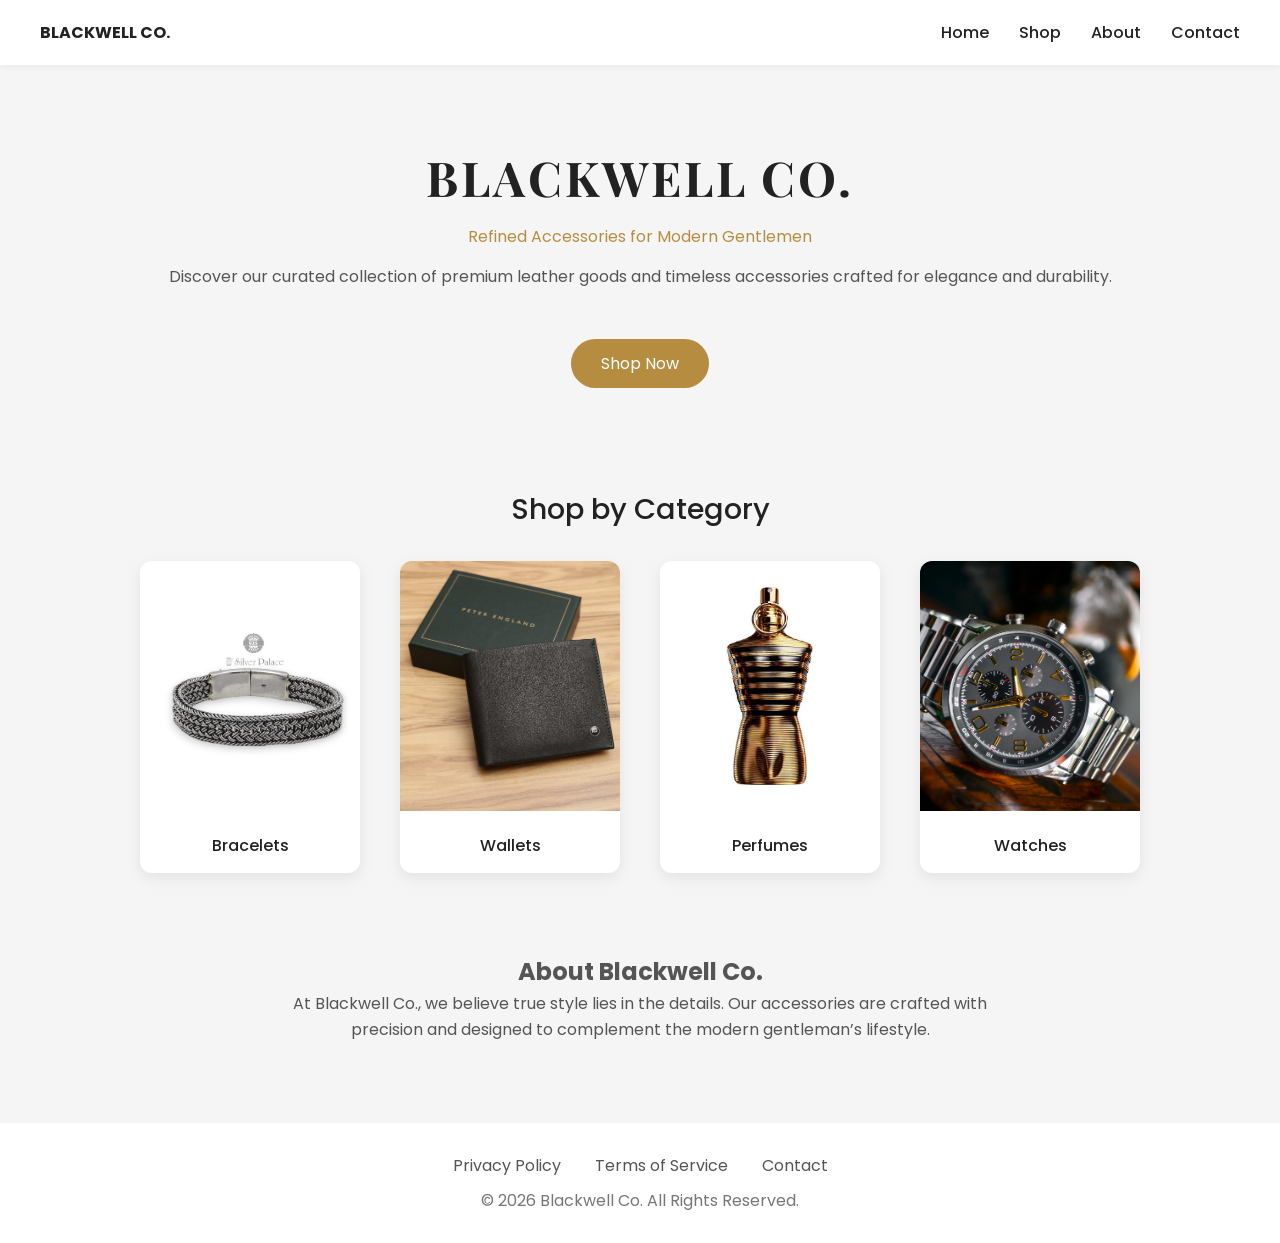
==== index.html @ f969d6a7 "Add files via upload" ====
<!DOCTYPE html>
<html lang="en">
<head>
<meta charset="UTF-8">
<meta name="viewport" content="width=device-width, initial-scale=1.0">
<title>Blackwell Co.</title>

<link href="https://fonts.googleapis.com/css2?family=Playfair+Display:wght@600&family=Poppins:wght@300;400;500&display=swap" rel="stylesheet">

<style>
*{
    margin:0;
    padding:0;
    box-sizing:border-box;
}

body{
    font-family:'Poppins',sans-serif;
    background:#f5f5f5;
    text-align:center;
    color:#222;
}

/* NAVIGATION */
nav{
    display:flex;
    justify-content:space-between;
    align-items:center;
    padding:20px 40px;
    background:white;
    box-shadow:0 2px 8px rgba(0,0,0,0.05);
}

nav ul{
    list-style:none;
    display:flex;
    gap:30px;
}

nav a{
    text-decoration:none;
    color:#222;
    font-weight:500;
}

nav a:hover{
    color:#b68d40;
}

/* HEADER */
header{
    padding:80px 20px 40px;
}

h1{
    font-family:'Playfair Display',serif;
    font-size:3rem;
    letter-spacing:3px;
}

.tagline{
    margin:15px 0;
    color:#b68d40;
}

.description{
    color:#555;
    margin-bottom:30px;
}

.shop-btn{
    display:inline-block;
    margin-top:20px;
    padding:12px 30px;
    background:#b68d40;
    color:white;
    text-decoration:none;
    border-radius:30px;
    transition:0.3s;
}

.shop-btn:hover{
    background:#9a7634;
}

/* CATEGORY TITLE */
.section-title{
    margin:60px 0 30px;
    font-size:1.8rem;
    font-weight:500;
}

/* PRODUCTS */
.product-section{
    display:flex;
    justify-content:center;
    padding:0 20px;
}

.product-grid{
    display:grid;
    grid-template-columns:repeat(auto-fit,minmax(220px,1fr));
    gap:40px;
    max-width:1000px;
    width:100%;
}

.product-card{
    background:white;
    border-radius:12px;
    text-decoration:none;
    color:#222;
    box-shadow:0 5px 15px rgba(0,0,0,0.08);
    transition:0.3s;
}

.product-card:hover{
    transform:translateY(-8px);
}

.product-card img{
    width:100%;
    height:250px;
    object-fit:cover;
    border-top-left-radius:12px;
    border-top-right-radius:12px;
}

.product-name{
    padding:15px;
    font-weight:500;
}

/* ABOUT SECTION */
.about{
    margin:80px auto;
    max-width:700px;
    color:#555;
    line-height:1.6;
}

/* FOOTER */
footer{
    background:white;
    margin-top:60px;
    padding:30px 20px;
    color:#777;
}

.footer-links{
    margin-bottom:10px;
}

.footer-links a{
    margin:0 15px;
    text-decoration:none;
    color:#555;
}

.footer-links a:hover{
    color:#b68d40;
}
</style>
</head>

<body>

<!-- NAVIGATION -->
<nav>
<div><strong>BLACKWELL CO.</strong></div>
<ul>
<li><a href="#">Home</a></li>
<li><a href="#">Shop</a></li>
<li><a href="#">About</a></li>
<li><a href="#">Contact</a></li>
</ul>
</nav>

<!-- HEADER -->
<header>
<h1>BLACKWELL CO.</h1>
<p class="tagline">Refined Accessories for Modern Gentlemen</p>
<p class="description">
Discover our curated collection of premium leather goods and timeless accessories crafted for elegance and durability.
</p>
<a href="#" class="shop-btn">Shop Now</a>
</header>

<h2 class="section-title">Shop by Category</h2>

<section class="product-section">
<div class="product-grid">

<a href="bracelet.html" class="product-card">
<img src="bracelet.jpg" alt="Bracelets">
<div class="product-name">Bracelets</div>
</a>

<a href="wallet.html" class="product-card">
<img src="wallet.jpg" alt="Wallets">
<div class="product-name">Wallets</div>
</a>

<a href="perfume.html" class="product-card">
<img src="perfume.jpeg" alt="Perfumes">
<div class="product-name">Perfumes</div>
</a>

<a href="watch.html" class="product-card">
<img src="watch.jpg" alt="Watches">
<div class="product-name">Watches</div>
</a>

</div>
</section>

<!-- ABOUT -->
<section class="about">
<h2>About Blackwell Co.</h2>
<p>
At Blackwell Co., we believe true style lies in the details. 
Our accessories are crafted with precision and designed to complement the modern gentleman’s lifestyle.
</p>
</section>

<footer>
<div class="footer-links">
<a href="#">Privacy Policy</a>
<a href="#">Terms of Service</a>
<a href="#">Contact</a>
</div>
© 2026 Blackwell Co. All Rights Reserved.
</footer>

</body>
</html>
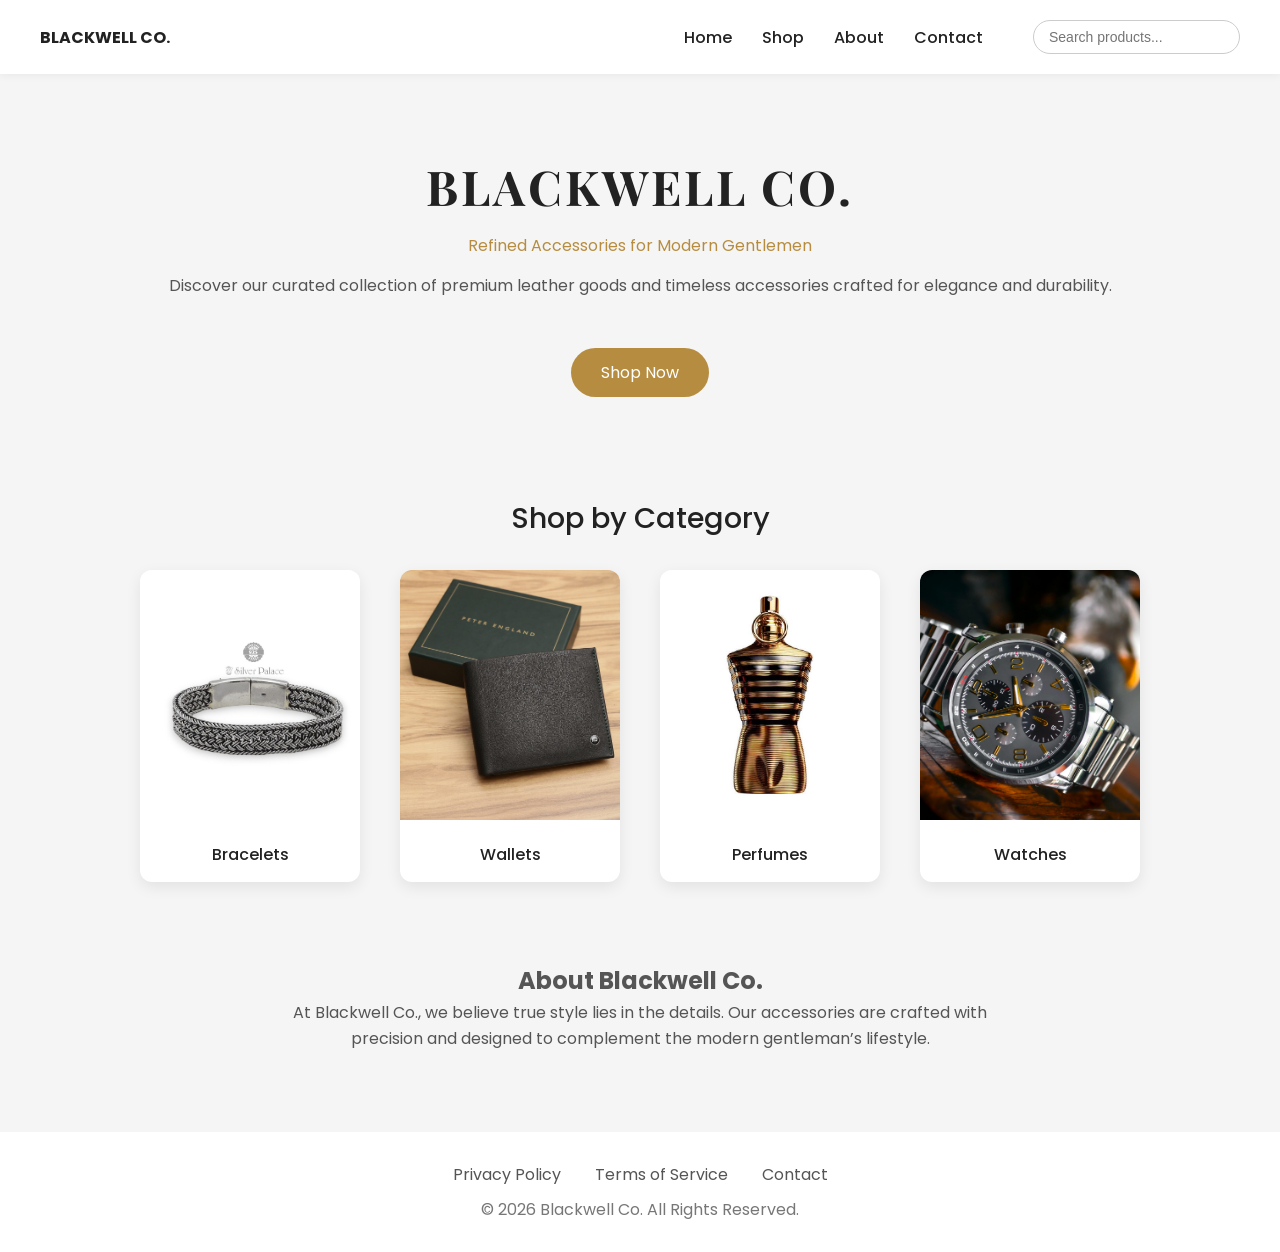
==== commit c42cb6d5: "Added Search Bar" ====
--- a/index.html
+++ b/index.html
@@ -35,6 +35,7 @@
     list-style:none;
     display:flex;
     gap:30px;
+    align-items:center;
 }
 
 nav a{
@@ -45,6 +46,24 @@
 
 nav a:hover{
     color:#b68d40;
+}
+
+/* SEARCH BAR */
+.search-container{
+    margin-left:20px;
+}
+
+#searchInput{
+    padding:8px 15px;
+    border-radius:20px;
+    border:1px solid #ccc;
+    outline:none;
+    font-size:14px;
+    transition:0.3s;
+}
+
+#searchInput:focus{
+    border-color:#b68d40;
 }
 
 /* HEADER */
@@ -168,11 +187,16 @@
 <!-- NAVIGATION -->
 <nav>
 <div><strong>BLACKWELL CO.</strong></div>
+
 <ul>
 <li><a href="#">Home</a></li>
 <li><a href="#">Shop</a></li>
 <li><a href="#">About</a></li>
 <li><a href="#">Contact</a></li>
+
+<li class="search-container">
+<input type="text" id="searchInput" placeholder="Search products...">
+</li>
 </ul>
 </nav>
 
@@ -232,6 +256,24 @@
 © 2026 Blackwell Co. All Rights Reserved.
 </footer>
 
+<!-- JAVASCRIPT SEARCH FUNCTION -->
+<script>
+const searchInput = document.getElementById("searchInput");
+const products = document.querySelectorAll(".product-card");
+
+searchInput.addEventListener("keyup", function() {
+    let filter = searchInput.value.toLowerCase();
+
+    products.forEach(function(product) {
+        let text = product.textContent.toLowerCase();
+        if(text.includes(filter)) {
+            product.style.display = "block";
+        } else {
+            product.style.display = "none";
+        }
+    });
+});
+</script>
+
 </body>
-</html>
-
+</html>
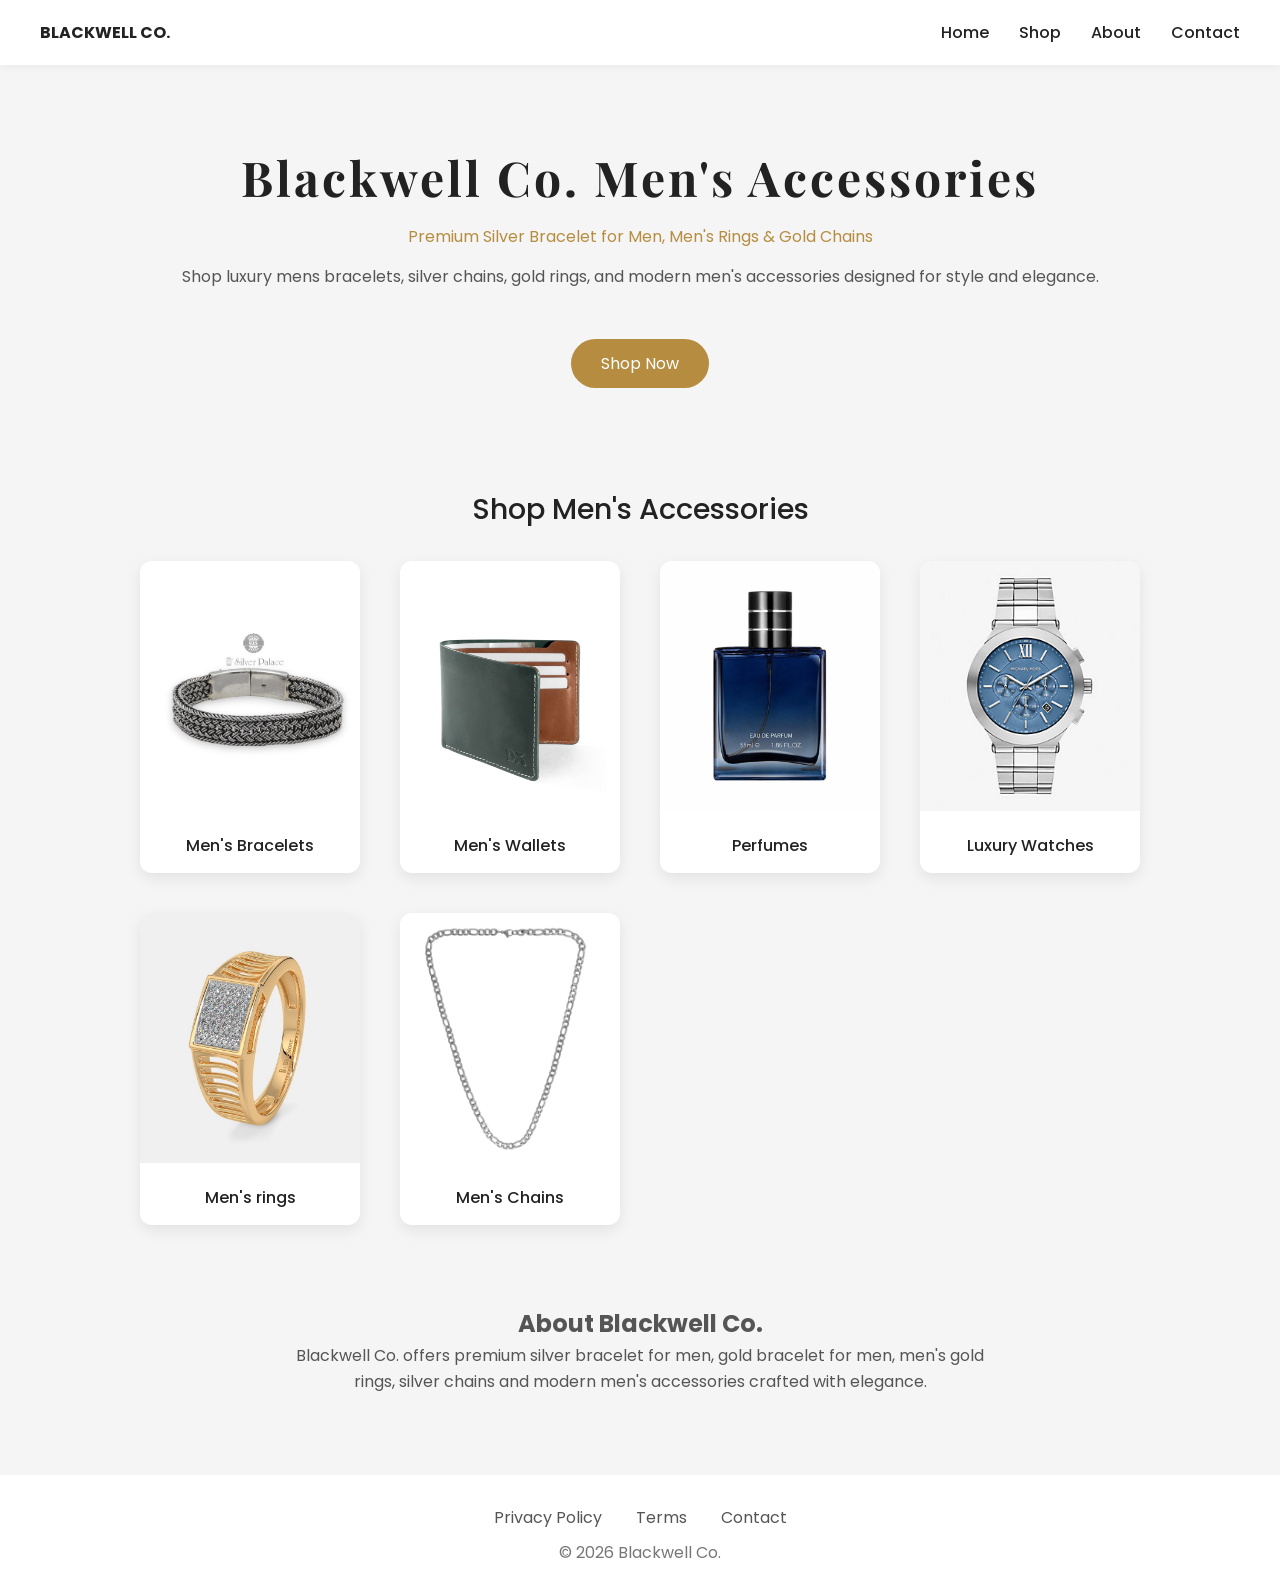
==== commit 9549853f: "Updated everything" ====
--- a/index.html
+++ b/index.html
@@ -1,279 +1,368 @@
 <!DOCTYPE html>
 <html lang="en">
 <head>
+
 <meta charset="UTF-8">
 <meta name="viewport" content="width=device-width, initial-scale=1.0">
-<title>Blackwell Co.</title>
+
+<title>Blackwell Co. | Silver Bracelet for Men, Men's Rings, Chains & Accessories</title>
+
+<!-- SEO META TAGS -->
+<meta name="description" content="Buy premium silver bracelet for men, men's gold rings, silver chains, men's bracelets, gold chain designs men's, men's accessories rings and luxury accessories at Blackwell Co.">
+
+<meta name="keywords" content="
+silver bracelet for men,
+mens bracelets,
+gold bracelet for men,
+chandi bracelet for men,
+hand bracelet for men,
+bracelet design for men,
+platinum bracelet for men,
+evil eye bracelet for men,
+hand bracelet for men silver,
+men's band rings,
+men's gold band rings,
+18 carat gold ring men's,
+men's diamond ring price,
+pure silver rings for men's with price,
+men's signet ring,
+men's silver band rings,
+men's golden ring,
+men's accessories rings,
+original silver chain for men's,
+gold chain designs men's,
+men's pearl chain,
+men's gold chain designs,
+men's accessories chain,
+men's jewelry chains,
+silver cross chain men's,
+men's gold neck chain designs,
+men's gold chains cheap
+">
+
+<meta name="author" content="Blackwell Co.">
+<meta name="robots" content="index, follow">
 
 <link href="https://fonts.googleapis.com/css2?family=Playfair+Display:wght@600&family=Poppins:wght@300;400;500&display=swap" rel="stylesheet">
 
 <style>
+
 *{
-    margin:0;
-    padding:0;
-    box-sizing:border-box;
+margin:0;
+padding:0;
+box-sizing:border-box;
 }
 
 body{
-    font-family:'Poppins',sans-serif;
-    background:#f5f5f5;
-    text-align:center;
-    color:#222;
+font-family:'Poppins',sans-serif;
+background:#f5f5f5;
+text-align:center;
+color:#222;
 }
 
 /* NAVIGATION */
 nav{
-    display:flex;
-    justify-content:space-between;
-    align-items:center;
-    padding:20px 40px;
-    background:white;
-    box-shadow:0 2px 8px rgba(0,0,0,0.05);
+display:flex;
+justify-content:space-between;
+align-items:center;
+padding:20px 40px;
+background:white;
+box-shadow:0 2px 8px rgba(0,0,0,0.05);
 }
 
 nav ul{
-    list-style:none;
-    display:flex;
-    gap:30px;
-    align-items:center;
+list-style:none;
+display:flex;
+gap:30px;
 }
 
 nav a{
-    text-decoration:none;
-    color:#222;
-    font-weight:500;
+text-decoration:none;
+color:#222;
+font-weight:500;
 }
 
 nav a:hover{
-    color:#b68d40;
-}
-
-/* SEARCH BAR */
-.search-container{
-    margin-left:20px;
-}
-
-#searchInput{
-    padding:8px 15px;
-    border-radius:20px;
-    border:1px solid #ccc;
-    outline:none;
-    font-size:14px;
-    transition:0.3s;
-}
-
-#searchInput:focus{
-    border-color:#b68d40;
+color:#b68d40;
 }
 
 /* HEADER */
 header{
-    padding:80px 20px 40px;
+padding:80px 20px 40px;
 }
 
 h1{
-    font-family:'Playfair Display',serif;
-    font-size:3rem;
-    letter-spacing:3px;
+font-family:'Playfair Display',serif;
+font-size:3rem;
+letter-spacing:3px;
 }
 
 .tagline{
-    margin:15px 0;
-    color:#b68d40;
+margin:15px 0;
+color:#b68d40;
 }
 
 .description{
-    color:#555;
-    margin-bottom:30px;
+color:#555;
+margin-bottom:30px;
 }
 
 .shop-btn{
-    display:inline-block;
-    margin-top:20px;
-    padding:12px 30px;
-    background:#b68d40;
-    color:white;
-    text-decoration:none;
-    border-radius:30px;
-    transition:0.3s;
+display:inline-block;
+margin-top:20px;
+padding:12px 30px;
+background:#b68d40;
+color:white;
+text-decoration:none;
+border-radius:30px;
+transition:0.3s;
 }
 
 .shop-btn:hover{
-    background:#9a7634;
-}
-
-/* CATEGORY TITLE */
+background:#9a7634;
+}
+
+/* PRODUCTS */
+
 .section-title{
-    margin:60px 0 30px;
-    font-size:1.8rem;
-    font-weight:500;
-}
-
-/* PRODUCTS */
+margin:60px 0 30px;
+font-size:1.8rem;
+font-weight:500;
+}
+
 .product-section{
-    display:flex;
-    justify-content:center;
-    padding:0 20px;
+display:flex;
+justify-content:center;
+padding:0 20px;
 }
 
 .product-grid{
-    display:grid;
-    grid-template-columns:repeat(auto-fit,minmax(220px,1fr));
-    gap:40px;
-    max-width:1000px;
-    width:100%;
+display:grid;
+grid-template-columns:repeat(auto-fit,minmax(220px,1fr));
+gap:40px;
+max-width:1000px;
+width:100%;
 }
 
 .product-card{
-    background:white;
-    border-radius:12px;
-    text-decoration:none;
-    color:#222;
-    box-shadow:0 5px 15px rgba(0,0,0,0.08);
-    transition:0.3s;
+background:white;
+border-radius:12px;
+text-decoration:none;
+color:#222;
+box-shadow:0 5px 15px rgba(0,0,0,0.08);
+transition:0.3s;
 }
 
 .product-card:hover{
-    transform:translateY(-8px);
+transform:translateY(-8px);
 }
 
 .product-card img{
-    width:100%;
-    height:250px;
-    object-fit:cover;
-    border-top-left-radius:12px;
-    border-top-right-radius:12px;
+width:100%;
+height:250px;
+object-fit:cover;
+border-radius:12px 12px 0 0;
 }
 
 .product-name{
-    padding:15px;
-    font-weight:500;
-}
-
-/* ABOUT SECTION */
+padding:15px;
+font-weight:500;
+}
+
+/* ABOUT */
+
 .about{
-    margin:80px auto;
-    max-width:700px;
-    color:#555;
-    line-height:1.6;
+margin:80px auto;
+max-width:700px;
+color:#555;
+line-height:1.6;
 }
 
 /* FOOTER */
+
 footer{
-    background:white;
-    margin-top:60px;
-    padding:30px 20px;
-    color:#777;
+background:white;
+margin-top:60px;
+padding:30px 20px;
+color:#777;
 }
 
 .footer-links{
-    margin-bottom:10px;
+margin-bottom:10px;
 }
 
 .footer-links a{
-    margin:0 15px;
-    text-decoration:none;
-    color:#555;
+margin:0 15px;
+text-decoration:none;
+color:#555;
 }
 
 .footer-links a:hover{
-    color:#b68d40;
-}
+color:#b68d40;
+}
+
+/* HIDDEN SEO TEXT */
+
+.seo-text{
+display:none;
+}
+
 </style>
+
 </head>
 
 <body>
 
-<!-- NAVIGATION -->
 <nav>
+
 <div><strong>BLACKWELL CO.</strong></div>
 
 <ul>
+
 <li><a href="#">Home</a></li>
 <li><a href="#">Shop</a></li>
 <li><a href="#">About</a></li>
 <li><a href="#">Contact</a></li>
 
-<li class="search-container">
-<input type="text" id="searchInput" placeholder="Search products...">
-</li>
 </ul>
+
 </nav>
 
-<!-- HEADER -->
+
 <header>
-<h1>BLACKWELL CO.</h1>
-<p class="tagline">Refined Accessories for Modern Gentlemen</p>
+
+<h1>Blackwell Co. Men's Accessories</h1>
+
+<p class="tagline">
+
+Premium Silver Bracelet for Men, Men's Rings & Gold Chains
+
+</p>
+
 <p class="description">
-Discover our curated collection of premium leather goods and timeless accessories crafted for elegance and durability.
+
+Shop luxury mens bracelets, silver chains, gold rings, and modern men's accessories designed for style and elegance.
+
 </p>
+
 <a href="#" class="shop-btn">Shop Now</a>
+
 </header>
 
-<h2 class="section-title">Shop by Category</h2>
+
+
+<h2 class="section-title">Shop Men's Accessories</h2>
+
 
 <section class="product-section">
+
 <div class="product-grid">
 
+
 <a href="bracelet.html" class="product-card">
-<img src="bracelet.jpg" alt="Bracelets">
-<div class="product-name">Bracelets</div>
-</a>
+
+<img src="bracelet.jpg" alt="silver bracelet for men mens bracelets gold bracelet for men">
+
+<div class="product-name">Men's Bracelets</div>
+
+</a>
+
+
 
 <a href="wallet.html" class="product-card">
-<img src="wallet.jpg" alt="Wallets">
-<div class="product-name">Wallets</div>
-</a>
+
+<img src="wallet1.png" alt="men's accessories rings men's golden ring men's band rings">
+
+<div class="product-name">Men's Wallets</div>
+
+</a>
+
+
 
 <a href="perfume.html" class="product-card">
-<img src="perfume.jpeg" alt="Perfumes">
+
+<img src="p1.jpg" alt="men's accessories chain men's jewelry chains silver cross chain men's">
+
 <div class="product-name">Perfumes</div>
-</a>
+
+</a>
+
+
 
 <a href="watch.html" class="product-card">
-<img src="watch.jpg" alt="Watches">
-<div class="product-name">Watches</div>
-</a>
+
+<img src="w.jpg" alt="men's gold chain designs original silver chain for men's">
+
+<div class="product-name">Luxury Watches</div>
+
+</a>
+
+<a href="chains.html" class="product-card">
+
+<img src="c1.jpg" alt="men's golden ring silver band rings for men's">
+
+<div class="product-name">Men's rings</div>
+
+</a>
+
+<a href="rings.html" class="product-card">
+
+<img src="c2.jpg" alt="men's gold chain designs original silver chain for men's">
+
+<div class="product-name">Men's Chains</div>
+
+</a>
+
 
 </div>
+
 </section>
 
-<!-- ABOUT -->
+
+
 <section class="about">
+
 <h2>About Blackwell Co.</h2>
+
 <p>
-At Blackwell Co., we believe true style lies in the details. 
-Our accessories are crafted with precision and designed to complement the modern gentleman’s lifestyle.
+
+Blackwell Co. offers premium silver bracelet for men, gold bracelet for men, men's gold rings, silver chains and modern men's accessories crafted with elegance.
+
 </p>
+
 </section>
 
+
+<!-- HIDDEN SEO CONTENT -->
+
+<div class="seo-text">
+
+silver bracelet for men mens bracelets gold bracelet for men chandi bracelet for men platinum bracelet for men evil eye bracelet for men hand bracelet for men silver
+
+men's band rings men's gold band rings men's diamond ring price men's signet ring men's golden ring men's accessories rings
+
+original silver chain for men's gold chain designs men's men's pearl chain men's jewelry chains silver cross chain men's gold chains cheap
+
+</div>
+
+
 <footer>
+
 <div class="footer-links">
+
 <a href="#">Privacy Policy</a>
-<a href="#">Terms of Service</a>
+
+<a href="#">Terms</a>
+
 <a href="#">Contact</a>
+
 </div>
-© 2026 Blackwell Co. All Rights Reserved.
+
+© 2026 Blackwell Co.
+
 </footer>
 
-<!-- JAVASCRIPT SEARCH FUNCTION -->
-<script>
-const searchInput = document.getElementById("searchInput");
-const products = document.querySelectorAll(".product-card");
-
-searchInput.addEventListener("keyup", function() {
-    let filter = searchInput.value.toLowerCase();
-
-    products.forEach(function(product) {
-        let text = product.textContent.toLowerCase();
-        if(text.includes(filter)) {
-            product.style.display = "block";
-        } else {
-            product.style.display = "none";
-        }
-    });
-});
-</script>
 
 </body>
-</html>+
+</html>
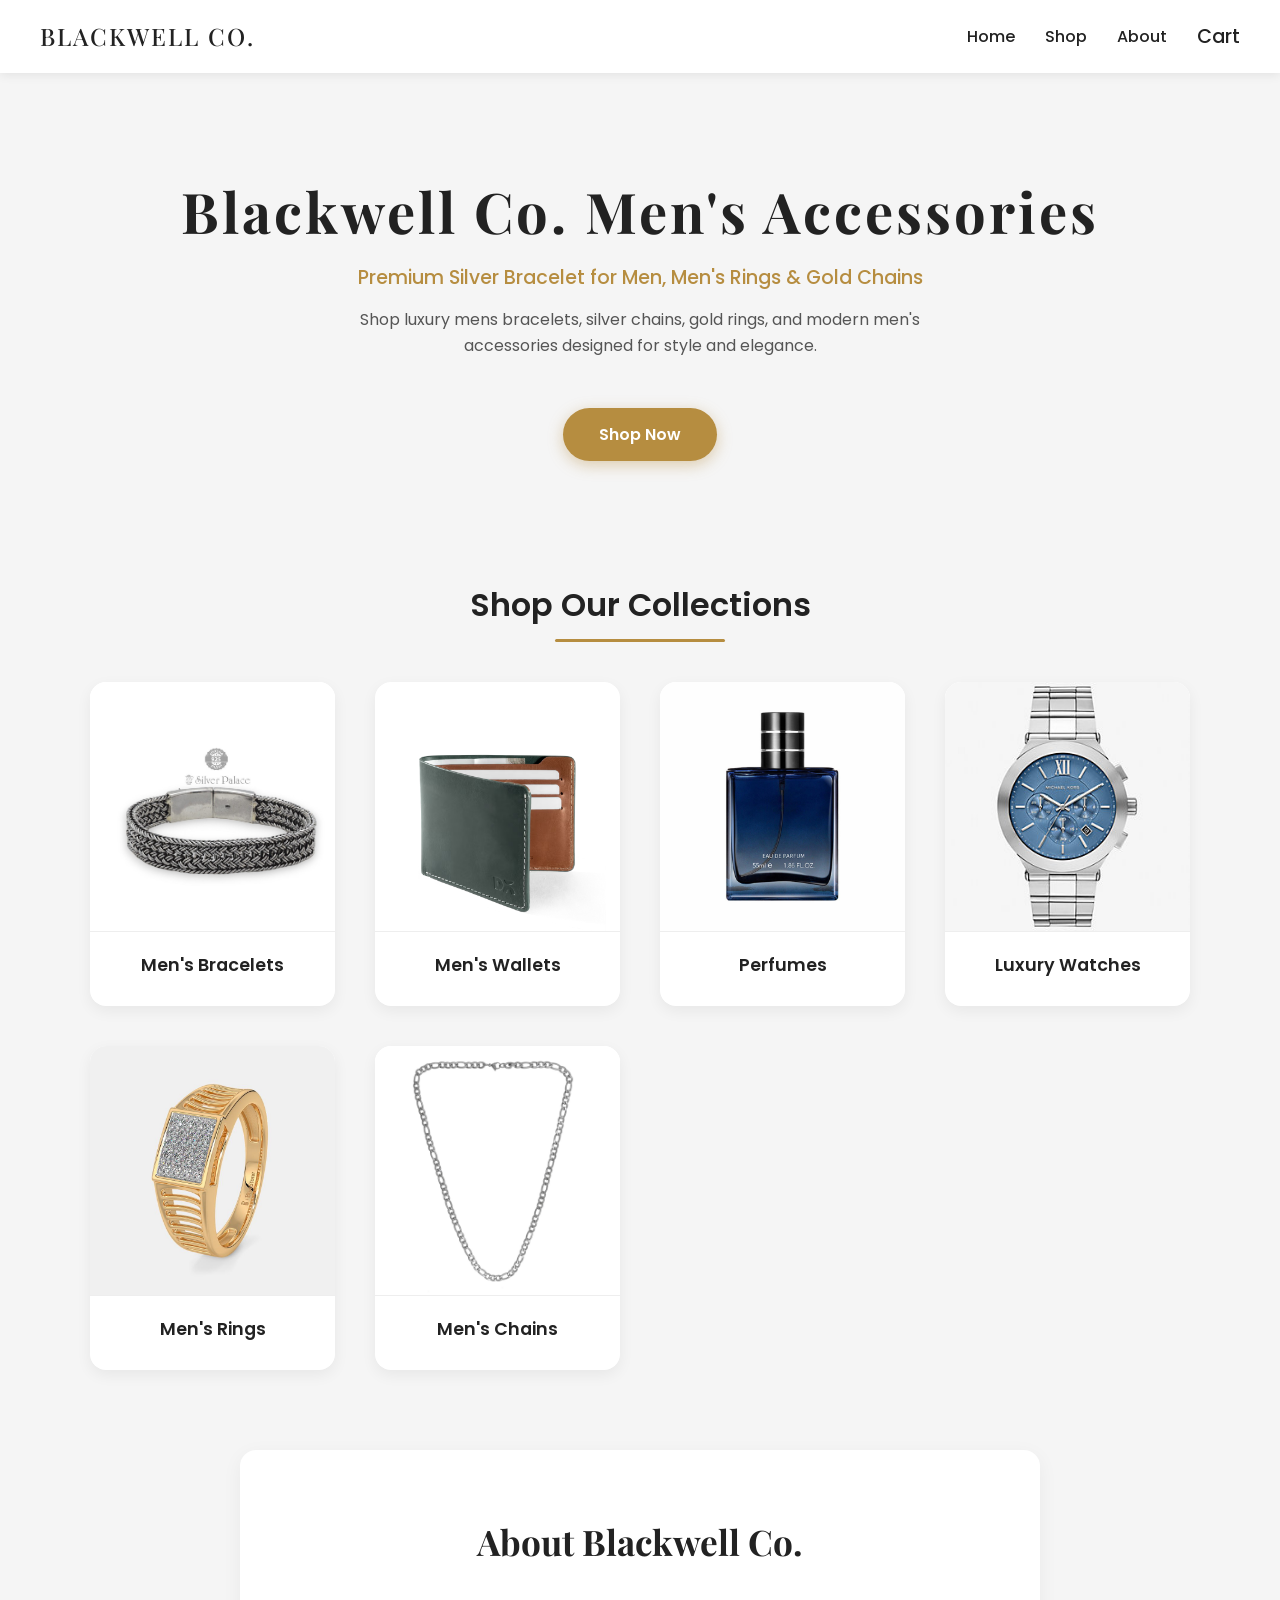
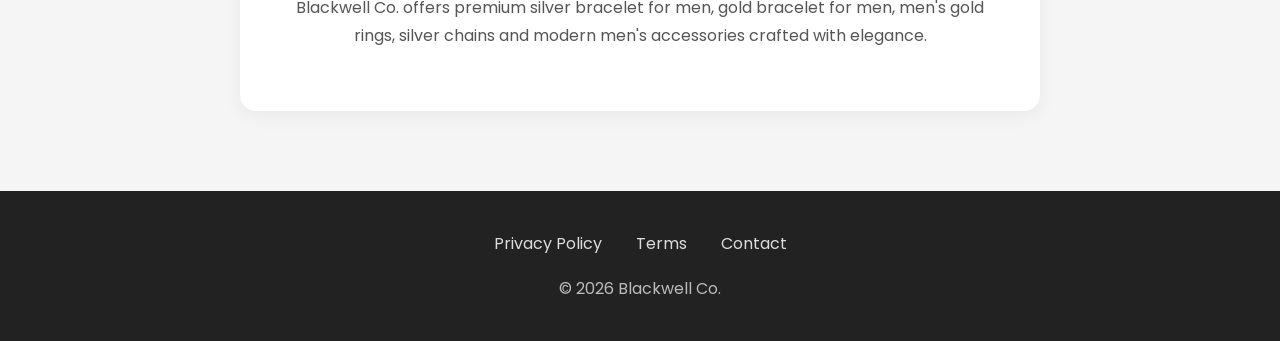
==== commit 3c14aecf: "Added cart,search bar adn design changes" ====
--- a/index.html
+++ b/index.html
@@ -1,368 +1,132 @@
 <!DOCTYPE html>
 <html lang="en">
 <head>
+    <!-- Google tag (gtag.js) -->
+    <script async src="https://www.googletagmanager.com/gtag/js?id=G-8H2W60CQKZ"></script>
+    <script>
+      window.dataLayer = window.dataLayer || [];
+      function gtag(){dataLayer.push(arguments);}
+      gtag('js', new Date());
+      gtag('config', 'G-8H2W60CQKZ');
+    </script>
 
-<meta charset="UTF-8">
-<meta name="viewport" content="width=device-width, initial-scale=1.0">
+    <meta charset="UTF-8">
+    <meta name="viewport" content="width=device-width, initial-scale=1.0">
+    <title>Blackwell Co. | Silver Bracelet for Men, Men's Rings, Chains & Accessories</title>
 
-<title>Blackwell Co. | Silver Bracelet for Men, Men's Rings, Chains & Accessories</title>
+    <!-- SEO META TAGS -->
+    <meta name="description" content="Buy premium silver bracelet for men, men's gold rings, silver chains, men's bracelets, gold chain designs men's, men's accessories rings and luxury accessories at Blackwell Co.">
+    <meta name="keywords" content="silver bracelet for men, mens bracelets, gold bracelet for men...">
+    <meta name="author" content="Blackwell Co.">
+    <meta name="robots" content="index, follow">
 
-<!-- SEO META TAGS -->
-<meta name="description" content="Buy premium silver bracelet for men, men's gold rings, silver chains, men's bracelets, gold chain designs men's, men's accessories rings and luxury accessories at Blackwell Co.">
-
-<meta name="keywords" content="
-silver bracelet for men,
-mens bracelets,
-gold bracelet for men,
-chandi bracelet for men,
-hand bracelet for men,
-bracelet design for men,
-platinum bracelet for men,
-evil eye bracelet for men,
-hand bracelet for men silver,
-men's band rings,
-men's gold band rings,
-18 carat gold ring men's,
-men's diamond ring price,
-pure silver rings for men's with price,
-men's signet ring,
-men's silver band rings,
-men's golden ring,
-men's accessories rings,
-original silver chain for men's,
-gold chain designs men's,
-men's pearl chain,
-men's gold chain designs,
-men's accessories chain,
-men's jewelry chains,
-silver cross chain men's,
-men's gold neck chain designs,
-men's gold chains cheap
-">
-
-<meta name="author" content="Blackwell Co.">
-<meta name="robots" content="index, follow">
-
-<link href="https://fonts.googleapis.com/css2?family=Playfair+Display:wght@600&family=Poppins:wght@300;400;500&display=swap" rel="stylesheet">
-
-<style>
-
-*{
-margin:0;
-padding:0;
-box-sizing:border-box;
-}
-
-body{
-font-family:'Poppins',sans-serif;
-background:#f5f5f5;
-text-align:center;
-color:#222;
-}
-
-/* NAVIGATION */
-nav{
-display:flex;
-justify-content:space-between;
-align-items:center;
-padding:20px 40px;
-background:white;
-box-shadow:0 2px 8px rgba(0,0,0,0.05);
-}
-
-nav ul{
-list-style:none;
-display:flex;
-gap:30px;
-}
-
-nav a{
-text-decoration:none;
-color:#222;
-font-weight:500;
-}
-
-nav a:hover{
-color:#b68d40;
-}
-
-/* HEADER */
-header{
-padding:80px 20px 40px;
-}
-
-h1{
-font-family:'Playfair Display',serif;
-font-size:3rem;
-letter-spacing:3px;
-}
-
-.tagline{
-margin:15px 0;
-color:#b68d40;
-}
-
-.description{
-color:#555;
-margin-bottom:30px;
-}
-
-.shop-btn{
-display:inline-block;
-margin-top:20px;
-padding:12px 30px;
-background:#b68d40;
-color:white;
-text-decoration:none;
-border-radius:30px;
-transition:0.3s;
-}
-
-.shop-btn:hover{
-background:#9a7634;
-}
-
-/* PRODUCTS */
-
-.section-title{
-margin:60px 0 30px;
-font-size:1.8rem;
-font-weight:500;
-}
-
-.product-section{
-display:flex;
-justify-content:center;
-padding:0 20px;
-}
-
-.product-grid{
-display:grid;
-grid-template-columns:repeat(auto-fit,minmax(220px,1fr));
-gap:40px;
-max-width:1000px;
-width:100%;
-}
-
-.product-card{
-background:white;
-border-radius:12px;
-text-decoration:none;
-color:#222;
-box-shadow:0 5px 15px rgba(0,0,0,0.08);
-transition:0.3s;
-}
-
-.product-card:hover{
-transform:translateY(-8px);
-}
-
-.product-card img{
-width:100%;
-height:250px;
-object-fit:cover;
-border-radius:12px 12px 0 0;
-}
-
-.product-name{
-padding:15px;
-font-weight:500;
-}
-
-/* ABOUT */
-
-.about{
-margin:80px auto;
-max-width:700px;
-color:#555;
-line-height:1.6;
-}
-
-/* FOOTER */
-
-footer{
-background:white;
-margin-top:60px;
-padding:30px 20px;
-color:#777;
-}
-
-.footer-links{
-margin-bottom:10px;
-}
-
-.footer-links a{
-margin:0 15px;
-text-decoration:none;
-color:#555;
-}
-
-.footer-links a:hover{
-color:#b68d40;
-}
-
-/* HIDDEN SEO TEXT */
-
-.seo-text{
-display:none;
-}
-
-</style>
-
+    <link href="https://fonts.googleapis.com/css2?family=Playfair+Display:wght@600&family=Poppins:wght@300;400;500;600&display=swap" rel="stylesheet">
+    <link rel="stylesheet" href="css/style.css">
 </head>
 
 <body>
 
 <nav>
-
-<div><strong>BLACKWELL CO.</strong></div>
-
-<ul>
-
-<li><a href="#">Home</a></li>
-<li><a href="#">Shop</a></li>
-<li><a href="#">About</a></li>
-<li><a href="#">Contact</a></li>
-
-</ul>
-
+    <div class="logo"><strong><a href="index.html">BLACKWELL CO.</a></strong></div>
+    <ul>
+        <li><a href="index.html">Home</a></li>
+        <li><a href="shop.html">Shop</a></li>
+        <li><a href="#about">About</a></li>
+        <li>
+            <a href="#" id="cart-icon" class="cart-icon">
+                Cart
+                <span class="cart-count" id="cart-count" style="display:none;">0</span>
+            </a>
+        </li>
+    </ul>
 </nav>
 
-
 <header>
-
-<h1>Blackwell Co. Men's Accessories</h1>
-
-<p class="tagline">
-
-Premium Silver Bracelet for Men, Men's Rings & Gold Chains
-
-</p>
-
-<p class="description">
-
-Shop luxury mens bracelets, silver chains, gold rings, and modern men's accessories designed for style and elegance.
-
-</p>
-
-<a href="#" class="shop-btn">Shop Now</a>
-
+    <h1>Blackwell Co. Men's Accessories</h1>
+    <p class="tagline">Premium Silver Bracelet for Men, Men's Rings & Gold Chains</p>
+    <p class="description">
+        Shop luxury mens bracelets, silver chains, gold rings, and modern men's accessories designed for style and elegance.
+    </p>
+    <a href="shop.html" class="shop-btn">Shop Now</a>
 </header>
 
 
-
-<h2 class="section-title">Shop Men's Accessories</h2>
-
+<h2 class="section-title">Shop Our Collections</h2>
 
 <section class="product-section">
+    <div class="product-grid">
 
-<div class="product-grid">
+        <a href="shop.html?category=bracelets" class="product-card">
+            <img src="bracelet.jpg" alt="Men's Bracelets">
+            <div class="product-info">
+                <div class="product-name">Men's Bracelets</div>
+            </div>
+        </a>
 
+        <a href="shop.html?category=wallets" class="product-card">
+            <img src="wallet1.png" alt="Men's Wallets">
+            <div class="product-info">
+                <div class="product-name">Men's Wallets</div>
+            </div>
+        </a>
 
-<a href="bracelet.html" class="product-card">
+        <a href="shop.html?category=perfumes" class="product-card">
+            <img src="p1.jpg" alt="Perfumes">
+            <div class="product-info">
+                <div class="product-name">Perfumes</div>
+            </div>
+        </a>
 
-<img src="bracelet.jpg" alt="silver bracelet for men mens bracelets gold bracelet for men">
+        <a href="shop.html?category=watches" class="product-card">
+            <img src="w.jpg" alt="Luxury Watches">
+            <div class="product-info">
+                <div class="product-name">Luxury Watches</div>
+            </div>
+        </a>
 
-<div class="product-name">Men's Bracelets</div>
+        <a href="shop.html?category=rings" class="product-card">
+            <img src="c1.jpg" alt="Men's rings">
+            <div class="product-info">
+                <div class="product-name">Men's Rings</div>
+            </div>
+        </a>
 
-</a>
+        <a href="shop.html?category=chains" class="product-card">
+            <img src="c2.jpg" alt="Men's Chains">
+            <div class="product-info">
+                <div class="product-name">Men's Chains</div>
+            </div>
+        </a>
 
+    </div>
+</section>
 
+<section id="about" class="about">
+    <h2>About Blackwell Co.</h2>
+    <p>
+        Blackwell Co. offers premium silver bracelet for men, gold bracelet for men, men's gold rings, silver chains and modern men's accessories crafted with elegance.
+    </p>
+</section>
 
-<a href="wallet.html" class="product-card">
-
-<img src="wallet1.png" alt="men's accessories rings men's golden ring men's band rings">
-
-<div class="product-name">Men's Wallets</div>
-
-</a>
-
-
-
-<a href="perfume.html" class="product-card">
-
-<img src="p1.jpg" alt="men's accessories chain men's jewelry chains silver cross chain men's">
-
-<div class="product-name">Perfumes</div>
-
-</a>
-
-
-
-<a href="watch.html" class="product-card">
-
-<img src="w.jpg" alt="men's gold chain designs original silver chain for men's">
-
-<div class="product-name">Luxury Watches</div>
-
-</a>
-
-<a href="chains.html" class="product-card">
-
-<img src="c1.jpg" alt="men's golden ring silver band rings for men's">
-
-<div class="product-name">Men's rings</div>
-
-</a>
-
-<a href="rings.html" class="product-card">
-
-<img src="c2.jpg" alt="men's gold chain designs original silver chain for men's">
-
-<div class="product-name">Men's Chains</div>
-
-</a>
-
-
+<!-- HIDDEN SEO CONTENT -->
+<div class="seo-text">
+    silver bracelet for men mens bracelets gold bracelet for men chandi bracelet for men platinum bracelet for men evil eye bracelet for men hand bracelet for men silver
+    men's band rings men's gold band rings men's diamond ring price men's signet ring men's golden ring men's accessories rings
+    original silver chain for men's gold chain designs men's men's pearl chain men's jewelry chains silver cross chain men's gold chains cheap
 </div>
 
-</section>
-
-
-
-<section class="about">
-
-<h2>About Blackwell Co.</h2>
-
-<p>
-
-Blackwell Co. offers premium silver bracelet for men, gold bracelet for men, men's gold rings, silver chains and modern men's accessories crafted with elegance.
-
-</p>
-
-</section>
-
-
-<!-- HIDDEN SEO CONTENT -->
-
-<div class="seo-text">
-
-silver bracelet for men mens bracelets gold bracelet for men chandi bracelet for men platinum bracelet for men evil eye bracelet for men hand bracelet for men silver
-
-men's band rings men's gold band rings men's diamond ring price men's signet ring men's golden ring men's accessories rings
-
-original silver chain for men's gold chain designs men's men's pearl chain men's jewelry chains silver cross chain men's gold chains cheap
-
-</div>
-
-
 <footer>
-
-<div class="footer-links">
-
-<a href="#">Privacy Policy</a>
-
-<a href="#">Terms</a>
-
-<a href="#">Contact</a>
-
-</div>
-
-© 2026 Blackwell Co.
-
+    <div class="footer-links">
+        <a href="#">Privacy Policy</a>
+        <a href="#">Terms</a>
+        <a href="#">Contact</a>
+    </div>
+    &copy; 2026 Blackwell Co.
 </footer>
 
+<!-- Scripts -->
+<script src="js/data.js"></script>
+<script src="js/cart.js"></script>
 
 </body>
-
 </html>
--- a/css/style.css
+++ b/css/style.css
@@ -0,0 +1,660 @@
+/* GLOBAL STYLES */
+* {
+    margin: 0;
+    padding: 0;
+    box-sizing: border-box;
+}
+
+body {
+    font-family: 'Poppins', sans-serif;
+    background: #f5f5f5;
+    text-align: center;
+    color: #222;
+    scroll-behavior: smooth;
+    overflow-x: hidden;
+}
+
+/* NAVIGATION */
+nav {
+    display: flex;
+    justify-content: space-between;
+    align-items: center;
+    padding: 20px 40px;
+    background: white;
+    box-shadow: 0 2px 10px rgba(0,0,0,0.08);
+    position: sticky;
+    top: 0;
+    z-index: 1000;
+}
+
+.logo strong {
+    font-size: 1.5rem;
+    font-family: 'Playfair Display', serif;
+    letter-spacing: 2px;
+}
+
+.logo a {
+    text-decoration: none;
+    color: inherit;
+}
+
+nav ul {
+    list-style: none;
+    display: flex;
+    gap: 30px;
+    align-items: center;
+}
+
+nav a {
+    text-decoration: none;
+    color: #222;
+    font-weight: 500;
+    transition: color 0.3s ease;
+}
+
+nav a:hover {
+    color: #b68d40;
+}
+
+.cart-icon {
+    position: relative;
+    cursor: pointer;
+    font-size: 1.2rem;
+}
+
+.cart-count {
+    position: absolute;
+    top: -8px;
+    right: -12px;
+    background: #b68d40;
+    color: white;
+    font-size: 0.75rem;
+    font-weight: 700;
+    width: 20px;
+    height: 20px;
+    display: flex;
+    justify-content: center;
+    align-items: center;
+    border-radius: 50%;
+}
+
+/* HEADER */
+header {
+    padding: 100px 20px 60px;
+    animation: fadeInDown 1s ease-out;
+}
+
+h1 {
+    font-family: 'Playfair Display', serif;
+    font-size: 3.5rem;
+    letter-spacing: 3px;
+    margin-bottom: 10px;
+}
+
+.tagline {
+    margin: 15px 0;
+    color: #b68d40;
+    font-size: 1.2rem;
+    font-weight: 500;
+}
+
+.description {
+    color: #555;
+    margin-bottom: 30px;
+    max-width: 600px;
+    margin-left: auto;
+    margin-right: auto;
+    line-height: 1.6;
+}
+
+.shop-btn {
+    display: inline-block;
+    margin-top: 20px;
+    padding: 14px 36px;
+    background: #b68d40;
+    color: white;
+    text-decoration: none;
+    border-radius: 30px;
+    transition: transform 0.3s ease, background 0.3s ease, box-shadow 0.3s ease;
+    font-weight: 600;
+    box-shadow: 0 4px 15px rgba(182, 141, 64, 0.4);
+}
+
+.shop-btn:hover {
+    background: #9a7634;
+    transform: translateY(-3px);
+    box-shadow: 0 8px 20px rgba(182, 141, 64, 0.6);
+}
+
+/* SECTION TITLES */
+.section-title {
+    margin: 60px 0 40px;
+    font-size: 2rem;
+    font-weight: 600;
+    position: relative;
+    display: inline-block;
+}
+
+.section-title::after {
+    content: '';
+    display: block;
+    width: 50%;
+    height: 3px;
+    background: #b68d40;
+    margin: 10px auto 0;
+    border-radius: 2px;
+}
+
+/* PRODUCT GRID */
+.product-section {
+    display: flex;
+    justify-content: center;
+    padding: 0 20px;
+    margin-bottom: 60px;
+}
+
+.product-grid {
+    display: grid;
+    grid-template-columns: repeat(auto-fill, minmax(240px, 1fr));
+    gap: 40px;
+    max-width: 1100px;
+    width: 100%;
+}
+
+.product-card {
+    background: white;
+    border-radius: 16px;
+    padding-bottom: 20px;
+    text-decoration: none;
+    color: #222;
+    box-shadow: 0 5px 15px rgba(0,0,0,0.06);
+    transition: transform 0.4s cubic-bezier(0.175, 0.885, 0.32, 1.275), box-shadow 0.4s ease;
+    animation: fadeInUp 0.8s ease-out forwards;
+    opacity: 0;
+    display: flex;
+    flex-direction: column;
+    overflow: hidden;
+    position: relative;
+}
+
+.product-card:hover {
+    transform: translateY(-10px);
+    box-shadow: 0 15px 30px rgba(0,0,0,0.12);
+}
+
+.product-card img {
+    width: 100%;
+    height: 250px;
+    object-fit: cover;
+    border-bottom: 1px solid #eee;
+    transition: transform 0.5s ease;
+}
+
+.product-card:hover img {
+    transform: scale(1.05);
+}
+
+.product-info {
+    padding: 20px 15px 0;
+    flex-grow: 1;
+    display: flex;
+    flex-direction: column;
+    justify-content: space-between;
+}
+
+.product-name {
+    font-weight: 600;
+    font-size: 1.1rem;
+    margin-bottom: 8px;
+}
+
+.product-price {
+    color: #b68d40;
+    font-weight: 500;
+    font-size: 1.1rem;
+    margin-bottom: 15px;
+}
+
+.add-to-cart-btn {
+    background: #222;
+    color: white;
+    border: none;
+    padding: 10px 0;
+    border-radius: 8px;
+    cursor: pointer;
+    font-family: inherit;
+    font-weight: 500;
+    transition: background 0.3s, transform 0.2s;
+    width: 90%;
+    margin: 0 auto;
+}
+
+.add-to-cart-btn:hover {
+    background: #b68d40;
+    transform: scale(1.02);
+}
+
+.add-to-cart-btn:active {
+    transform: scale(0.98);
+}
+
+/* ABOUT */
+.about {
+    margin: 80px auto;
+    max-width: 800px;
+    color: #555;
+    line-height: 1.8;
+    padding: 60px 40px;
+    background: white;
+    border-radius: 16px;
+    box-shadow: 0 5px 20px rgba(0,0,0,0.05);
+}
+
+.about h2 {
+    font-family: 'Playfair Display', serif;
+    font-size: 2.2rem;
+    margin-bottom: 20px;
+    color: #222;
+}
+
+/* FOOTER */
+footer {
+    background: #222;
+    margin-top: 80px;
+    padding: 40px 20px;
+    color: #bbb;
+}
+
+.footer-links {
+    margin-bottom: 20px;
+}
+
+.footer-links a {
+    margin: 0 15px;
+    text-decoration: none;
+    color: #ddd;
+    transition: color 0.3s;
+}
+
+.footer-links a:hover {
+    color: #b68d40;
+}
+
+/* HIDDEN SEO TEXT */
+.seo-text {
+    display: none;
+}
+
+/* SHOP CONTROLS */
+.shop-controls {
+    display: flex;
+    flex-direction: column;
+    align-items: center;
+    gap: 20px;
+    margin: 30px auto 50px;
+    max-width: 900px;
+    padding: 0 20px;
+}
+
+.search-bar {
+    width: 100%;
+    max-width: 500px;
+    padding: 14px 20px;
+    border-radius: 30px;
+    border: 2px solid #ddd;
+    font-family: inherit;
+    font-size: 1rem;
+    outline: none;
+    transition: border-color 0.3s;
+    box-shadow: 0 4px 10px rgba(0,0,0,0.02);
+}
+
+.search-bar:focus {
+    border-color: #b68d40;
+}
+
+.filters {
+    display: flex;
+    flex-wrap: wrap;
+    gap: 10px;
+    justify-content: center;
+}
+
+.filter-btn {
+    padding: 8px 18px;
+    border: 1px solid #ddd;
+    background: white;
+    border-radius: 20px;
+    cursor: pointer;
+    font-family: inherit;
+    font-size: 0.9rem;
+    transition: all 0.3s ease;
+}
+
+.filter-btn:hover {
+    background: #f5f5f5;
+    border-color: #bbb;
+}
+
+.filter-btn.active {
+    background: #b68d40;
+    color: white;
+    border-color: #b68d40;
+}
+
+/* CART SIDEBAR */
+.cart-overlay {
+    position: fixed;
+    top: 0;
+    left: 0;
+    width: 100%;
+    height: 100%;
+    background: rgba(0,0,0,0.5);
+    z-index: 1001;
+    opacity: 0;
+    visibility: hidden;
+    transition: opacity 0.3s ease;
+}
+
+.cart-overlay.active {
+    opacity: 1;
+    visibility: visible;
+}
+
+.cart-sidebar {
+    position: fixed;
+    top: 0;
+    right: -450px;
+    width: 100%;
+    max-width: 400px;
+    height: 100%;
+    background: white;
+    z-index: 1002;
+    box-shadow: -5px 0 20px rgba(0,0,0,0.1);
+    transition: right 0.4s cubic-bezier(0.25, 0.46, 0.45, 0.94);
+    display: flex;
+    flex-direction: column;
+}
+
+.cart-sidebar.active {
+    right: 0;
+}
+
+.cart-header {
+    display: flex;
+    justify-content: space-between;
+    align-items: center;
+    padding: 20px 25px;
+    border-bottom: 1px solid #eee;
+}
+
+.cart-header h2 {
+    font-size: 1.5rem;
+}
+
+.close-cart {
+    background: none;
+    border: none;
+    font-size: 1.8rem;
+    cursor: pointer;
+    color: #555;
+    transition: color 0.3s;
+}
+
+.close-cart:hover {
+    color: #222;
+}
+
+.cart-items {
+    flex-grow: 1;
+    overflow-y: auto;
+    padding: 20px;
+    display: flex;
+    flex-direction: column;
+    gap: 20px;
+}
+
+.cart-empty-msg {
+    text-align: center;
+    color: #777;
+    margin-top: 40px;
+}
+
+.cart-item {
+    display: flex;
+    gap: 15px;
+    align-items: center;
+    padding-bottom: 15px;
+    border-bottom: 1px solid #f5f5f5;
+    animation: fadeIn 0.3s ease;
+}
+
+.cart-item img {
+    width: 70px;
+    height: 70px;
+    object-fit: cover;
+    border-radius: 8px;
+}
+
+.cart-item-info {
+    flex-grow: 1;
+    text-align: left;
+}
+
+.cart-item-title {
+    font-weight: 500;
+    font-size: 0.95rem;
+    margin-bottom: 5px;
+}
+
+.cart-item-price {
+    color: #b68d40;
+    font-size: 0.9rem;
+    font-weight: 500;
+}
+
+.cart-item-controls {
+    display: flex;
+    align-items: center;
+    gap: 10px;
+    margin-top: 8px;
+}
+
+.qty-btn {
+    background: #f5f5f5;
+    border: none;
+    width: 24px;
+    height: 24px;
+    border-radius: 4px;
+    cursor: pointer;
+    font-weight: bold;
+    color: #555;
+    transition: background 0.2s;
+}
+
+.qty-btn:hover {
+    background: #ddd;
+}
+
+.remove-btn {
+    background: none;
+    border: none;
+    color: #ff4d4d;
+    font-size: 0.8rem;
+    cursor: pointer;
+    margin-left: auto;
+}
+
+.remove-btn:hover {
+    text-decoration: underline;
+}
+
+.cart-footer {
+    padding: 20px 25px;
+    border-top: 1px solid #eee;
+    background: #fafafa;
+}
+
+.cart-total {
+    display: flex;
+    justify-content: space-between;
+    font-size: 1.2rem;
+    font-weight: 600;
+    margin-bottom: 20px;
+}
+
+.checkout-btn {
+    display: block;
+    width: 100%;
+    padding: 15px;
+    background: #b68d40;
+    color: white;
+    text-decoration: none;
+    text-align: center;
+    border-radius: 8px;
+    font-weight: 600;
+    font-size: 1rem;
+    transition: background 0.3s, transform 0.2s;
+}
+
+.checkout-btn:hover {
+    background: #9a7634;
+    transform: translateY(-2px);
+}
+
+/* ANIMATIONS */
+@keyframes fadeInUp {
+    from {
+        opacity: 0;
+        transform: translateY(30px);
+    }
+    to {
+        opacity: 1;
+        transform: translateY(0);
+    }
+}
+
+@keyframes fadeInDown {
+    from {
+        opacity: 0;
+        transform: translateY(-20px);
+    }
+    to {
+        opacity: 1;
+        transform: translateY(0);
+    }
+}
+
+@keyframes fadeIn {
+    from { opacity: 0; }
+    to { opacity: 1; }
+}
+
+/* Responsive */
+@media (max-width: 768px) {
+    h1 { font-size: 2.5rem; }
+    nav { padding: 15px 20px; flex-wrap: wrap; }
+    nav ul { margin-top: 15px; width: 100%; justify-content: center; }
+    .cart-sidebar { max-width: 100%; }
+}
+
+/* CHECKOUT PAGE Specifics */
+.checkout-container {
+    max-width: 600px;
+    margin: 60px auto;
+    background: white;
+    padding: 40px;
+    border-radius: 16px;
+    box-shadow: 0 10px 30px rgba(0,0,0,0.08);
+    text-align: left;
+}
+
+.checkout-container h2 {
+    text-align: center;
+    font-family: 'Playfair Display', serif;
+    font-size: 2rem;
+    margin-bottom: 30px;
+    color: #b68d40;
+}
+
+.form-group {
+    margin-bottom: 20px;
+}
+
+.form-group label {
+    display: block;
+    margin-bottom: 8px;
+    font-weight: 500;
+    color: #444;
+}
+
+.form-group input {
+    width: 100%;
+    padding: 12px 15px;
+    border: 1px solid #ddd;
+    border-radius: 8px;
+    font-family: inherit;
+    font-size: 1rem;
+    transition: border-color 0.3s;
+}
+
+.form-group input:focus {
+    outline: none;
+    border-color: #b68d40;
+}
+
+.checkout-grid {
+    display: grid;
+    grid-template-columns: 1fr 1fr;
+    gap: 15px;
+}
+
+.order-summary {
+    background: #f9f9f9;
+    padding: 20px;
+    border-radius: 8px;
+    margin-bottom: 30px;
+}
+
+.order-summary-row {
+    display: flex;
+    justify-content: space-between;
+    margin-bottom: 10px;
+    color: #555;
+}
+
+.order-summary-total {
+    display: flex;
+    justify-content: space-between;
+    font-weight: bold;
+    font-size: 1.2rem;
+    margin-top: 15px;
+    padding-top: 15px;
+    border-top: 1px solid #ddd;
+    color: #222;
+}
+
+.success-modal {
+    display: none;
+    position: fixed;
+    top: 50%;
+    left: 50%;
+    transform: translate(-50%, -50%);
+    background: white;
+    padding: 50px;
+    border-radius: 16px;
+    box-shadow: 0 20px 50px rgba(0,0,0,0.2);
+    z-index: 2000;
+    text-align: center;
+    animation: fadeInUp 0.5s ease;
+}
+
+.success-modal.active {
+    display: block;
+}
+
+.success-icon {
+    font-size: 4rem;
+    color: #2ecc71;
+    margin-bottom: 20px;
+}
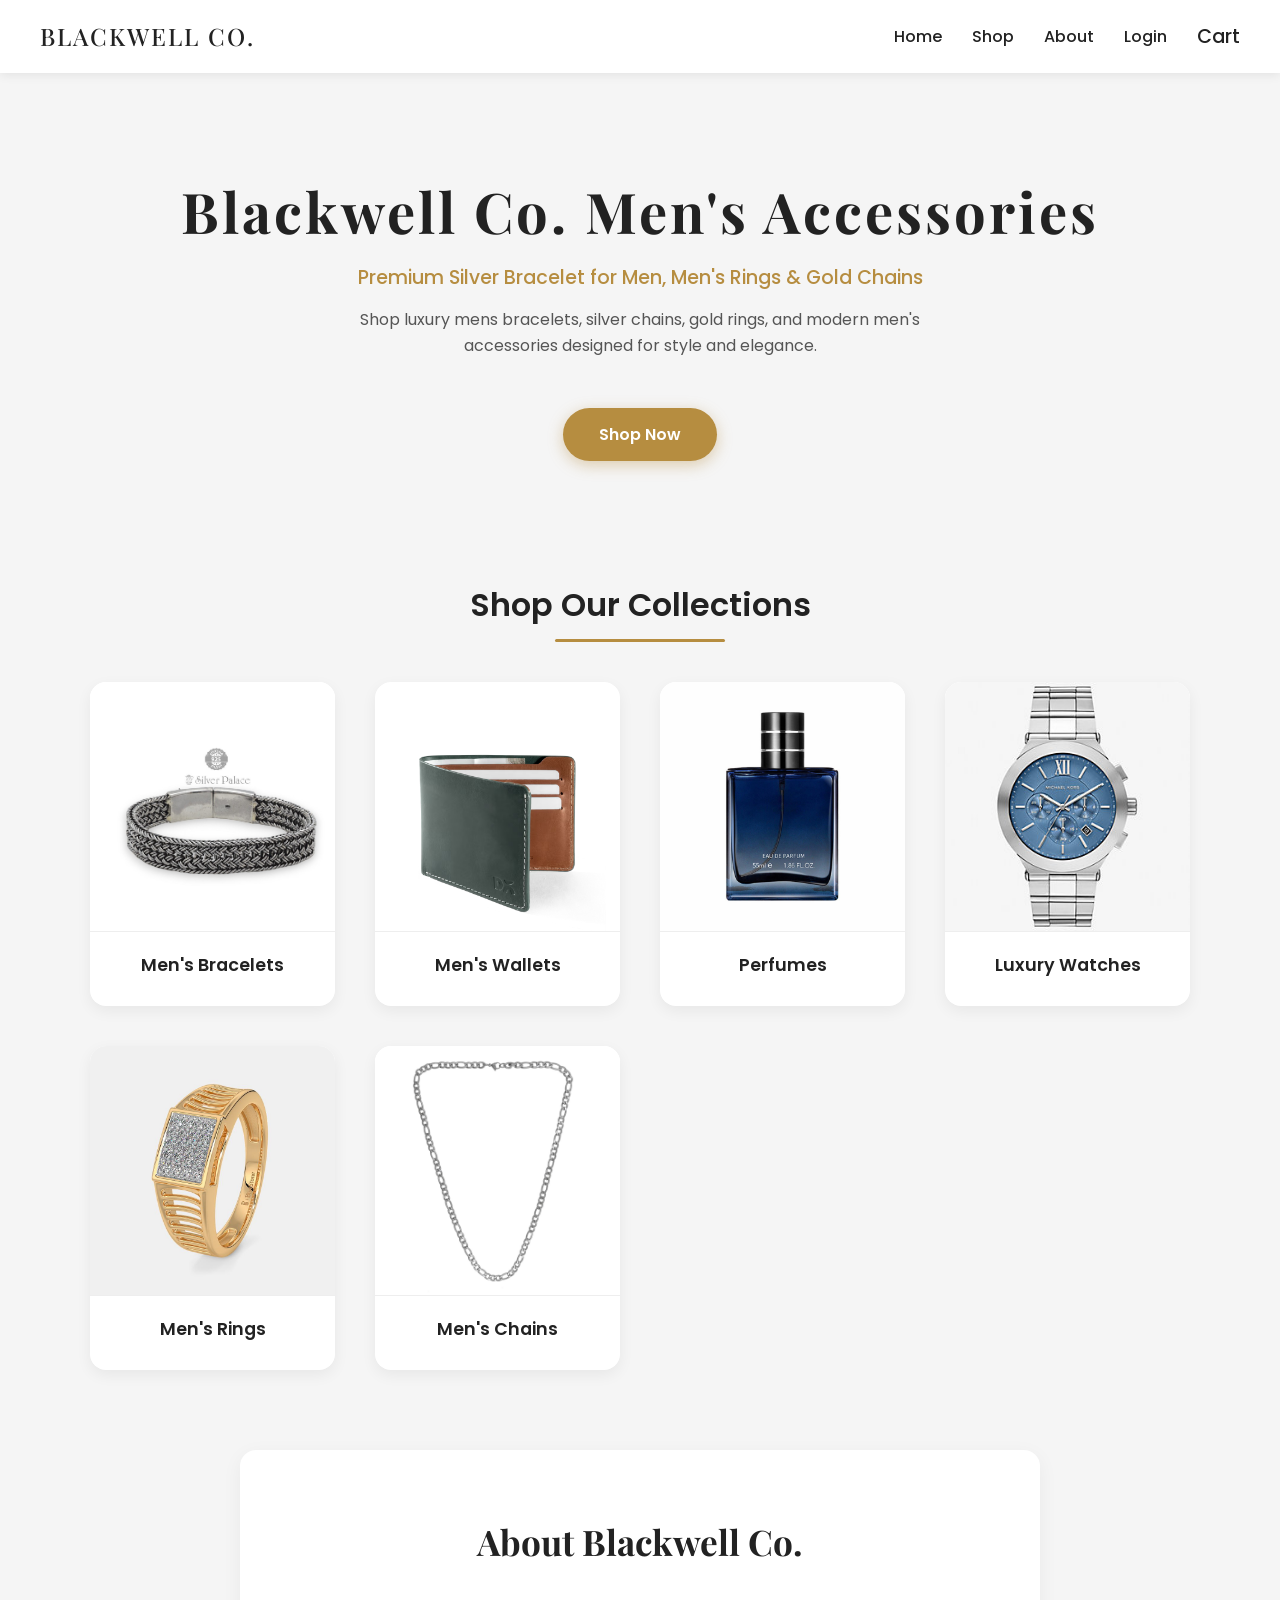
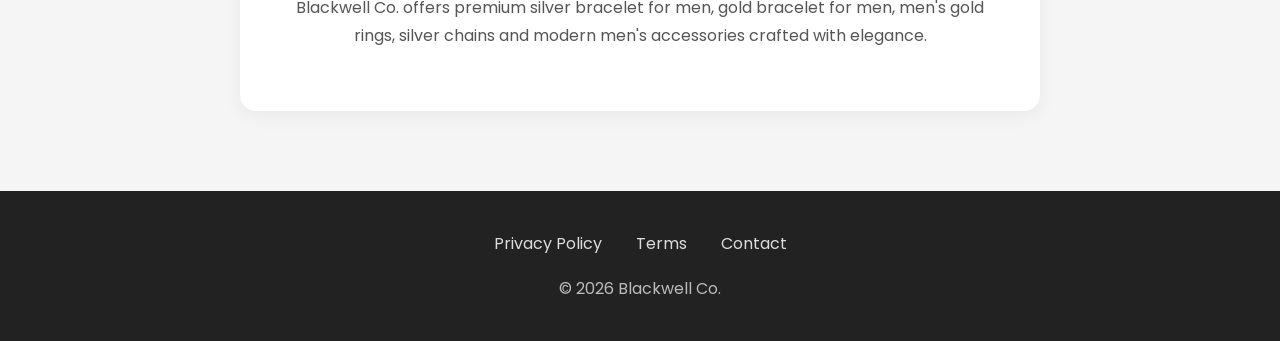
==== commit d8a63cf2: "updated index" ====
--- a/index.html
+++ b/index.html
@@ -32,6 +32,7 @@
         <li><a href="index.html">Home</a></li>
         <li><a href="shop.html">Shop</a></li>
         <li><a href="#about">About</a></li>
+        <li><a href="login.php">Login</a></li>
         <li>
             <a href="#" id="cart-icon" class="cart-icon">
                 Cart
